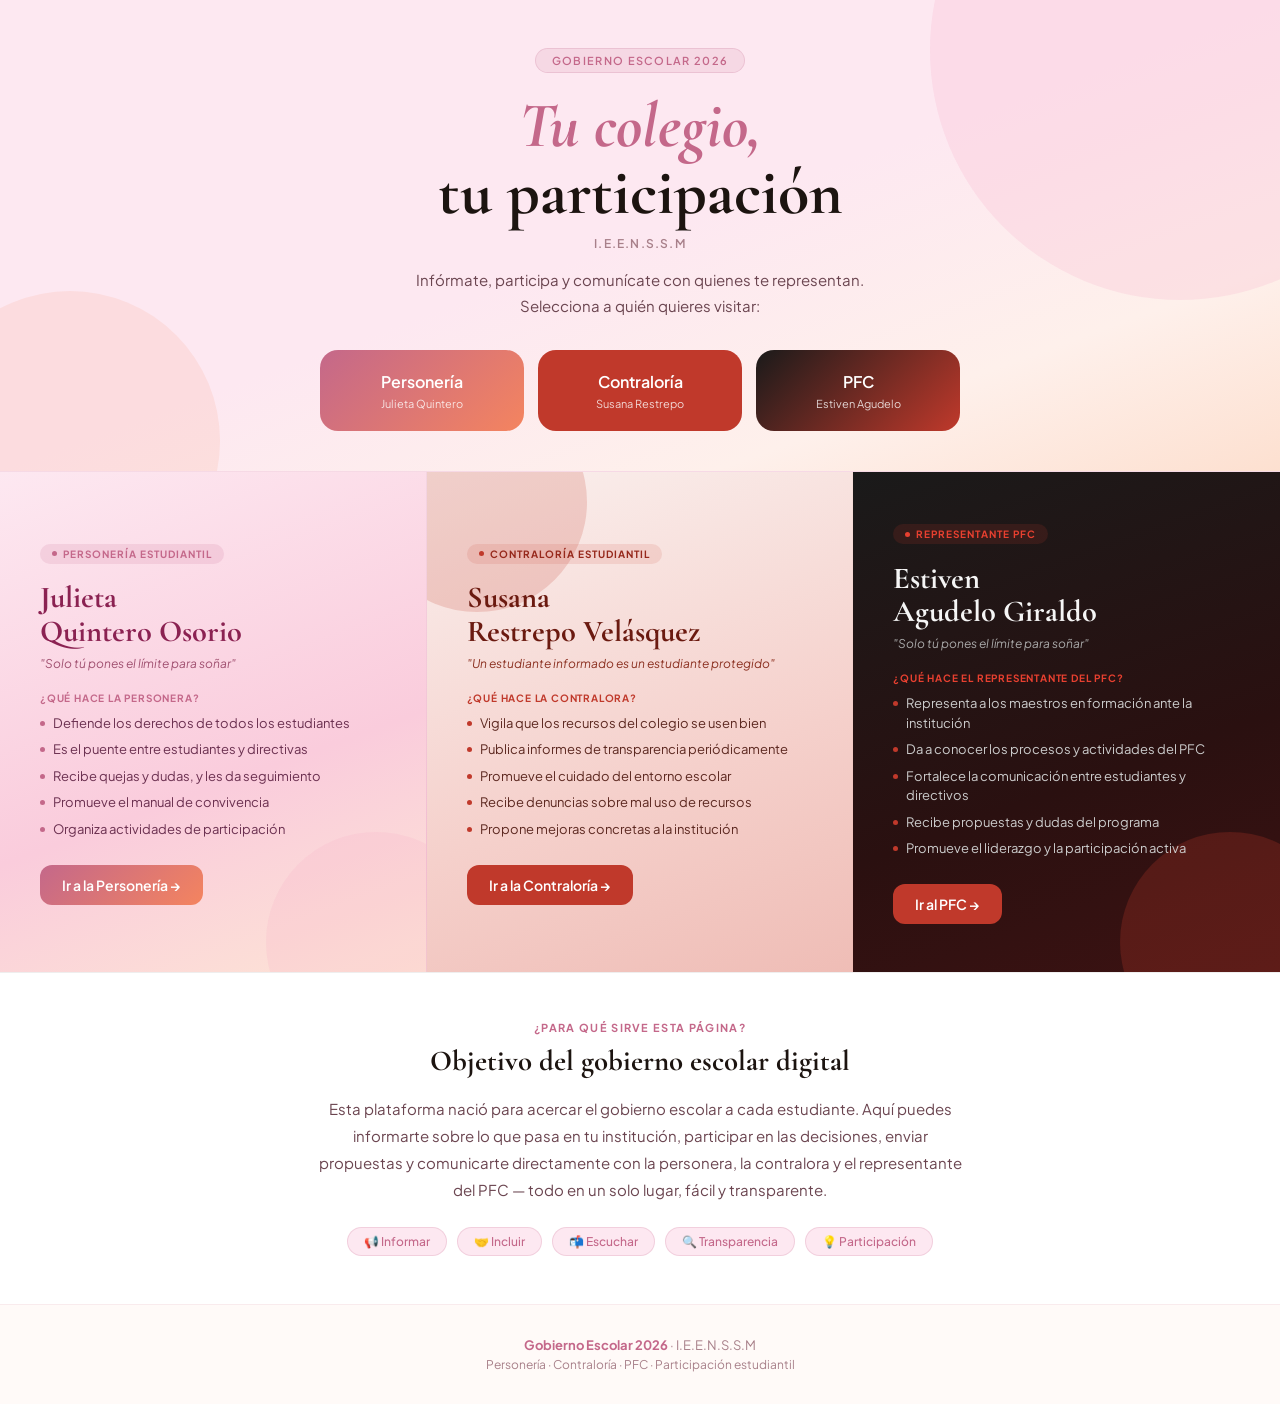
==== site/index.html @ 4a5b8550 "first commit - gobierno escolar" ====
<!DOCTYPE html>
<html lang="es">
<head>
  <meta charset="UTF-8">
  <meta name="viewport" content="width=device-width, initial-scale=1.0">
  <title>Gobierno Escolar 2026 — I.E.E.N.S.S.M</title>
  <link rel="preconnect" href="https://fonts.googleapis.com">
  <link href="https://fonts.googleapis.com/css2?family=Cormorant+Garamond:ital,wght@0,600;0,700;1,600&family=Plus+Jakarta+Sans:wght@400;500;600&display=swap" rel="stylesheet">
  <style>
    *,*::before,*::after{box-sizing:border-box;margin:0;padding:0;}
    html{scroll-behavior:smooth;}
    body{font-family:'Plus Jakarta Sans',sans-serif;background:#FFFAF8;color:#1C1410;min-height:100vh;}
    .hero{padding:3rem 2rem 2.5rem;text-align:center;background:linear-gradient(160deg,#FDE8F1 0%,#FDE8F1 50%,#FEF0EB 78%,#FDE0D0 100%);border-bottom:1px solid rgba(196,104,138,.12);position:relative;overflow:hidden;}
    .hero::before{content:'';position:absolute;width:500px;height:500px;border-radius:50%;background:rgba(242,167,195,.2);top:-200px;right:-150px;pointer-events:none;}
    .hero::after{content:'';position:absolute;width:300px;height:300px;border-radius:50%;background:rgba(244,132,95,.12);bottom:-120px;left:-80px;pointer-events:none;}
    .hero-inner{position:relative;z-index:1;max-width:680px;margin:0 auto;}
    .hero-pill{display:inline-block;font-size:11px;font-weight:600;letter-spacing:.12em;text-transform:uppercase;color:#C4688A;background:rgba(196,104,138,.12);border:1px solid rgba(196,104,138,.2);padding:5px 16px;border-radius:50px;margin-bottom:1.2rem;}
    .hero h1{font-family:'Cormorant Garamond',serif;font-size:clamp(2.4rem,6vw,4rem);font-weight:700;line-height:1.05;color:#1C1410;margin-bottom:.6rem;}
    .hero h1 em{font-style:italic;color:#C4688A;}
    .hero-inst{font-size:12px;font-weight:600;letter-spacing:.1em;text-transform:uppercase;color:#A8808A;margin-bottom:1rem;}
    .hero-objetivo{font-size:15px;color:#6B4550;line-height:1.7;max-width:500px;margin:0 auto 2rem;}
    .cta-row{display:grid;grid-template-columns:1fr 1fr 1fr;gap:14px;max-width:640px;margin:0 auto;}
    .cta-btn{display:flex;flex-direction:column;align-items:center;gap:5px;padding:1.3rem 1rem;border-radius:18px;text-decoration:none;transition:transform .2s,opacity .2s;}
    .cta-btn:hover{transform:translateY(-4px);opacity:.92;}
    .cta-btn-img{width:52px;height:52px;border-radius:50%;object-fit:cover;border:2px solid rgba(255,255,255,.4);}
    .cta-btn-label{font-size:16px;font-weight:600;color:white;}
    .cta-btn-sub{font-size:11px;opacity:.8;font-weight:400;color:white;}
    .cta-per{background:linear-gradient(135deg,#C4688A,#F4845F);}
    .cta-con{background:#C0392B;}
    .cta-pfc{background:linear-gradient(135deg,#1A1A1A,#C0392B);}
    .reps-section{display:grid;grid-template-columns:1fr 1fr 1fr;}
    .rep-panel{padding:3rem 2.5rem;display:flex;flex-direction:column;justify-content:center;position:relative;overflow:hidden;}
    .rep-panel.per{background:linear-gradient(160deg,#FDE8F1 0%,#FACCDC 60%,#FDE4D5 100%);border-right:1px solid rgba(196,104,138,.15);}
    .rep-panel.con{background:linear-gradient(160deg,#FAF0EE 0%,#F5D0CB 60%,#EFBDB6 100%);border-right:1px solid rgba(192,57,43,.1);}
    .rep-panel.pfc{background:linear-gradient(160deg,#1A1A1A 0%,#2A1010 60%,#3D1212 100%);}
    .rep-deco{position:absolute;width:220px;height:220px;border-radius:50%;opacity:.18;pointer-events:none;}
    .per .rep-deco{background:#F2A7C3;bottom:-80px;right:-60px;}
    .con .rep-deco{background:#C0392B;top:-80px;left:-60px;}
    .pfc .rep-deco{background:#C0392B;bottom:-80px;right:-60px;opacity:.25;}
    .rep-content{position:relative;z-index:1;max-width:340px;}
    .rep-tipo{display:inline-flex;align-items:center;gap:6px;font-size:10px;font-weight:700;letter-spacing:.1em;text-transform:uppercase;padding:4px 12px;border-radius:50px;margin-bottom:1.1rem;}
    .per .rep-tipo{background:rgba(196,104,138,.15);color:#C4688A;}
    .con .rep-tipo{background:rgba(192,57,43,.12);color:#96281B;}
    .pfc .rep-tipo{background:rgba(192,57,43,.15);color:#E84030;}
    .rep-tipo-dot{width:5px;height:5px;border-radius:50%;}
    .per .rep-tipo-dot{background:#C4688A;}
    .con .rep-tipo-dot{background:#C0392B;}
    .pfc .rep-tipo-dot{background:#E84030;}
    .rep-nombre{font-family:'Cormorant Garamond',serif;font-size:1.9rem;font-weight:700;line-height:1.1;margin-bottom:.4rem;}
    .per .rep-nombre{color:#8B2252;}
    .con .rep-nombre{color:#6B1A10;}
    .pfc .rep-nombre{color:#F5F5F5;}
    .rep-slogan{font-size:12px;font-style:italic;margin-bottom:1.2rem;line-height:1.5;}
    .per .rep-slogan{color:#A05070;}
    .con .rep-slogan{color:#8B3020;}
    .pfc .rep-slogan{color:#AAAAAA;}
    .rep-rol-titulo{font-size:10px;font-weight:700;letter-spacing:.08em;text-transform:uppercase;margin-bottom:10px;}
    .per .rep-rol-titulo{color:#C4688A;}
    .con .rep-rol-titulo{color:#C0392B;}
    .pfc .rep-rol-titulo{color:#E84030;}
    .rep-funciones{list-style:none;display:flex;flex-direction:column;gap:7px;margin-bottom:1.6rem;}
    .rep-funciones li{font-size:13px;display:flex;align-items:flex-start;gap:8px;line-height:1.5;}
    .rep-funciones li::before{content:'';width:5px;height:5px;border-radius:50%;flex-shrink:0;margin-top:7px;}
    .per .rep-funciones li{color:#6B3050;}
    .per .rep-funciones li::before{background:#C4688A;}
    .con .rep-funciones li{color:#5C2820;}
    .con .rep-funciones li::before{background:#C0392B;}
    .pfc .rep-funciones li{color:#CCCCCC;}
    .pfc .rep-funciones li::before{background:#C0392B;}
    .rep-btn{display:inline-flex;align-items:center;gap:8px;font-size:14px;font-weight:600;font-family:'Plus Jakarta Sans',sans-serif;padding:11px 22px;border-radius:12px;text-decoration:none;width:fit-content;transition:transform .2s,opacity .2s;}
    .rep-btn:hover{transform:translateY(-2px);opacity:.88;}
    .per .rep-btn{background:linear-gradient(135deg,#C4688A,#F4845F);color:white;}
    .con .rep-btn{background:#C0392B;color:white;}
    .pfc .rep-btn{background:#C0392B;color:white;}
    .objetivo-section{padding:3rem 2rem;background:white;border-top:1px solid rgba(28,20,16,.07);text-align:center;}
    .objetivo-inner{max-width:660px;margin:0 auto;}
    .objetivo-eyebrow{font-size:11px;font-weight:700;letter-spacing:.12em;text-transform:uppercase;color:#C4688A;margin-bottom:10px;}
    .objetivo-inner h2{font-family:'Cormorant Garamond',serif;font-size:1.8rem;font-weight:700;margin-bottom:1rem;color:#1C1410;line-height:1.2;}
    .objetivo-inner p{font-size:15px;color:#6B4550;line-height:1.8;margin-bottom:1.5rem;}
    .objetivo-pills{display:flex;gap:10px;justify-content:center;flex-wrap:wrap;}
    .objetivo-pill{font-size:12px;font-weight:500;padding:6px 16px;border-radius:50px;background:#FDE8F1;color:#C4688A;border:1px solid rgba(196,104,138,.2);}
    footer{text-align:center;padding:2rem;font-size:13px;color:#A8808A;background:#FFFAF8;border-top:1px solid rgba(196,104,138,.1);}
    footer strong{color:#C4688A;}
    @media(max-width:768px){
      .cta-row{grid-template-columns:1fr;max-width:300px;}
      .reps-section{grid-template-columns:1fr;}
      .rep-panel.per,.rep-panel.con{border-right:none;border-bottom:1px solid rgba(196,104,138,.15);}
      .rep-panel{padding:2.5rem 1.5rem;}
      .rep-content{max-width:100%;}
    }
  </style>
</head>
<body>

<header class="hero">
  <div class="hero-inner">
    <span class="hero-pill" id="secret-admin-btn" style="cursor:pointer; user-select:none;">Gobierno Escolar 2026</span>
    <h1><em>Tu colegio,</em><br>tu participación</h1>
    <p class="hero-inst">I.E.E.N.S.S.M</p>
    <p class="hero-objetivo">Infórmate, participa y comunícate con quienes te representan. Selecciona a quién quieres visitar:</p>
    <div class="cta-row">
      <a href="personeria/index.html" class="cta-btn cta-per">
        <img src="assets/images/logo-per.png" alt="Personería" class="cta-btn-img" onerror="this.style.display='none'">
        <span class="cta-btn-label">Personería</span>
        <span class="cta-btn-sub">Julieta Quintero</span>
      </a>
      <a href="contraloria/index.html" class="cta-btn cta-con">
        <img src="assets/images/logo-cont.png" alt="Contraloría" class="cta-btn-img" onerror="this.style.display='none'">
        <span class="cta-btn-label">Contraloría</span>
        <span class="cta-btn-sub">Susana Restrepo</span>
      </a>
      <a href="pfc/index.html" class="cta-btn cta-pfc">
        <img src="assets/images/logo-pfc.png" alt="PFC" class="cta-btn-img" onerror="this.style.display='none'">
        <span class="cta-btn-label">PFC</span>
        <span class="cta-btn-sub">Estiven Agudelo</span>
      </a>
    </div>
  </div>
</header>

<section class="reps-section">
  <div class="rep-panel per">
    <div class="rep-deco"></div>
    <div class="rep-content">
      <img src="assets/images/logo-per.png" style="width:64px;height:64px;border-radius:50%;object-fit:cover;margin-bottom:1rem;border:3px solid rgba(196,104,138,.2);" onerror="this.style.display='none'">
      <span class="rep-tipo"><span class="rep-tipo-dot"></span>Personería estudiantil</span>
      <div class="rep-nombre">Julieta<br>Quintero Osorio</div>
      <div class="rep-slogan">"Solo tú pones el límite para soñar"</div>
      <div class="rep-rol-titulo">¿Qué hace la personera?</div>
      <ul class="rep-funciones">
        <li>Defiende los derechos de todos los estudiantes</li>
        <li>Es el puente entre estudiantes y directivas</li>
        <li>Recibe quejas y dudas, y les da seguimiento</li>
        <li>Promueve el manual de convivencia</li>
        <li>Organiza actividades de participación</li>
      </ul>
      <a href="personeria/index.html" class="rep-btn">Ir a la Personería →</a>
    </div>
  </div>
  <div class="rep-panel con">
    <div class="rep-deco"></div>
    <div class="rep-content">
      <img src="assets/images/logo-cont.png" style="width:64px;height:64px;border-radius:50%;object-fit:cover;margin-bottom:1rem;border:3px solid rgba(192,57,43,.2);" onerror="this.style.display='none'">
      <span class="rep-tipo"><span class="rep-tipo-dot"></span>Contraloría estudiantil</span>
      <div class="rep-nombre">Susana<br>Restrepo Velásquez</div>
      <div class="rep-slogan">"Un estudiante informado es un estudiante protegido"</div>
      <div class="rep-rol-titulo">¿Qué hace la contralora?</div>
      <ul class="rep-funciones">
        <li>Vigila que los recursos del colegio se usen bien</li>
        <li>Publica informes de transparencia periódicamente</li>
        <li>Promueve el cuidado del entorno escolar</li>
        <li>Recibe denuncias sobre mal uso de recursos</li>
        <li>Propone mejoras concretas a la institución</li>
      </ul>
      <a href="contraloria/index.html" class="rep-btn">Ir a la Contraloría →</a>
    </div>
  </div>
  <div class="rep-panel pfc">
    <div class="rep-deco"></div>
    <div class="rep-content">
      <img src="assets/images/logo-pfc.png" style="width:64px;height:64px;border-radius:50%;object-fit:cover;margin-bottom:1rem;border:3px solid rgba(192,57,43,.25);" onerror="this.style.display='none'">
      <span class="rep-tipo"><span class="rep-tipo-dot"></span>Representante PFC</span>
      <div class="rep-nombre">Estiven<br>Agudelo Giraldo</div>
      <div class="rep-slogan">"Solo tú pones el límite para soñar"</div>
      <div class="rep-rol-titulo">¿Qué hace el representante del PFC?</div>
      <ul class="rep-funciones">
        <li>Representa a los maestros en formación ante la institución</li>
        <li>Da a conocer los procesos y actividades del PFC</li>
        <li>Fortalece la comunicación entre estudiantes y directivos</li>
        <li>Recibe propuestas y dudas del programa</li>
        <li>Promueve el liderazgo y la participación activa</li>
      </ul>
      <a href="pfc/index.html" class="rep-btn">Ir al PFC →</a>
    </div>
  </div>
</section>

<section class="objetivo-section">
  <div class="objetivo-inner">
    <div class="objetivo-eyebrow">¿Para qué sirve esta página?</div>
    <h2>Objetivo del gobierno escolar digital</h2>
    <p>Esta plataforma nació para acercar el gobierno escolar a cada estudiante. Aquí puedes informarte sobre lo que pasa en tu institución, participar en las decisiones, enviar propuestas y comunicarte directamente con la personera, la contralora y el representante del PFC — todo en un solo lugar, fácil y transparente.</p>
    <div class="objetivo-pills">
      <span class="objetivo-pill">📢 Informar</span>
      <span class="objetivo-pill">🤝 Incluir</span>
      <span class="objetivo-pill">📬 Escuchar</span>
      <span class="objetivo-pill">🔍 Transparencia</span>
      <span class="objetivo-pill">💡 Participación</span>
    </div>
  </div>
</section>

<footer>
  <strong>Gobierno Escolar 2026</strong> · I.E.E.N.S.S.M<br>
  <span style="margin-top:4px;display:block;font-size:12px;">Personería · Contraloría · PFC · Participación estudiantil</span>
</footer>

<script>
  let tapCount = 0;
  let tapTimer;
  const secretBtn = document.getElementById('secret-admin-btn');
  if (secretBtn) {
    secretBtn.addEventListener('click', () => {
      tapCount++;
      clearTimeout(tapTimer);
      if (tapCount >= 7) {
        window.location.href = 'admin/index.html';
      }
      // Reset if no clicks for 1.5 seconds
      tapTimer = setTimeout(() => { tapCount = 0; }, 1500);
    });
  }
</script>

</body>
</html>
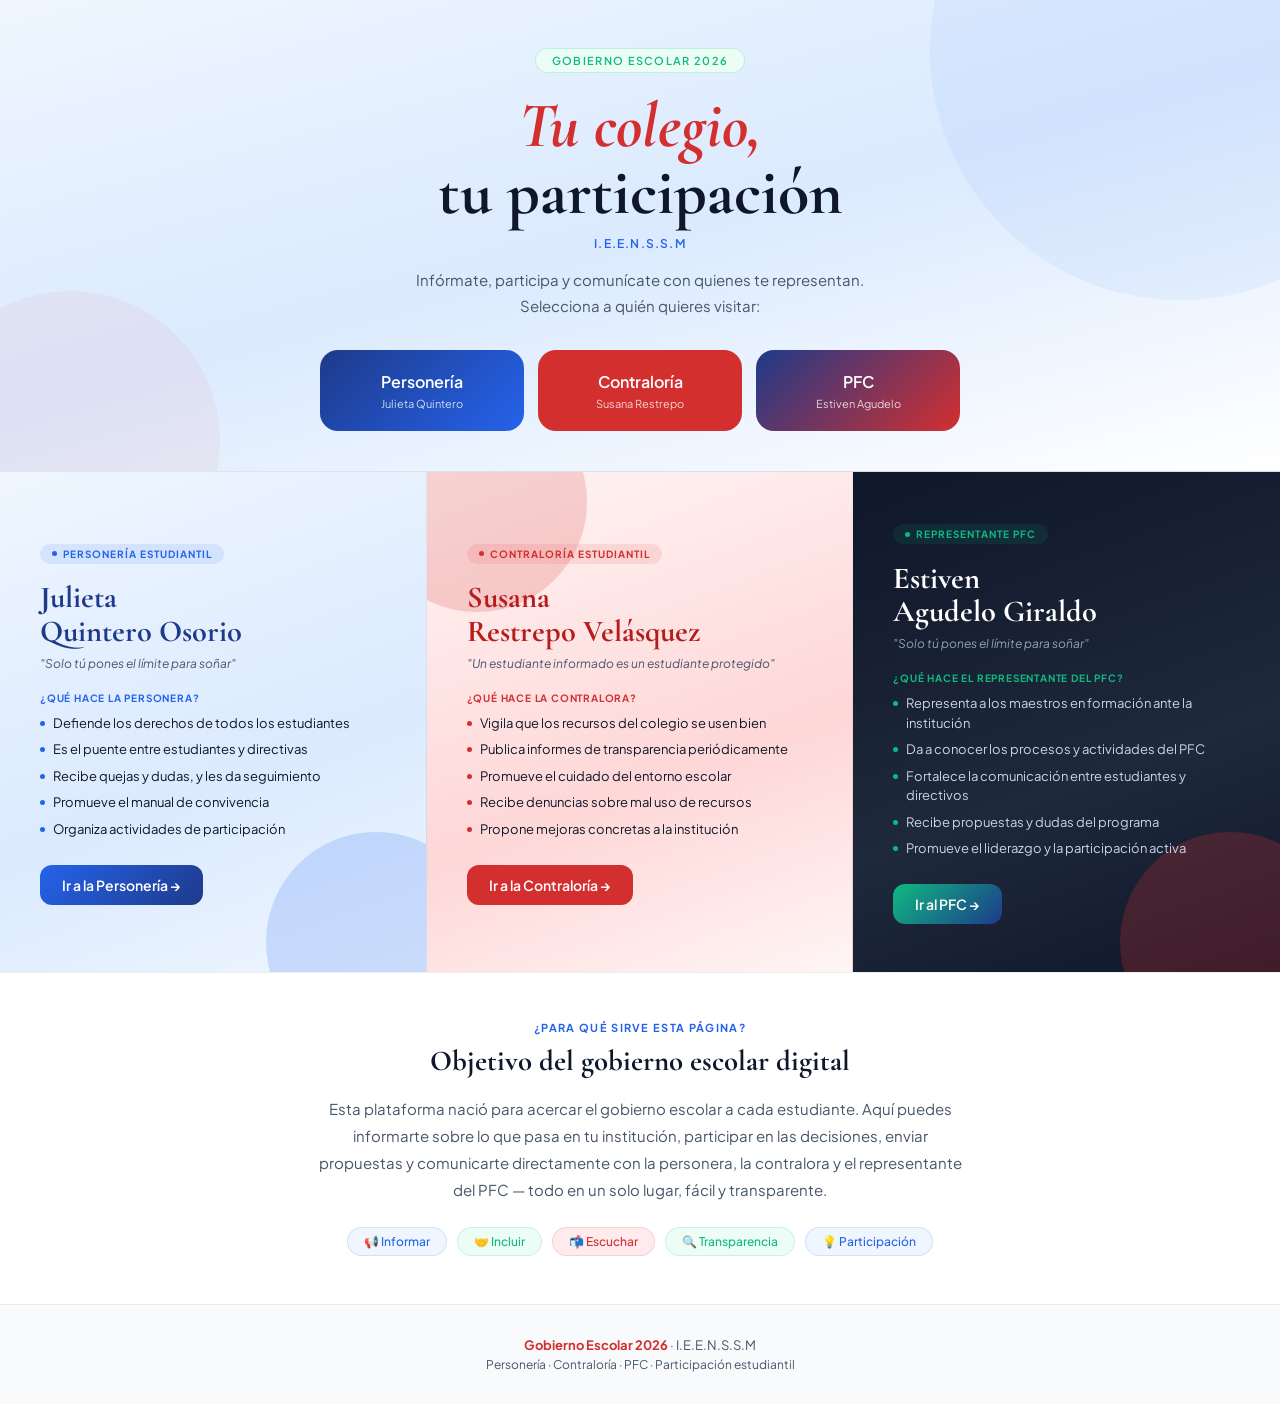
==== commit 2cdfb2c3: "Redesign landing page color palette to use red, shades of blue, white, and accents of green" ====
--- a/site/index.html
+++ b/site/index.html
@@ -7,84 +7,102 @@
   <link rel="preconnect" href="https://fonts.googleapis.com">
   <link href="https://fonts.googleapis.com/css2?family=Cormorant+Garamond:ital,wght@0,600;0,700;1,600&family=Plus+Jakarta+Sans:wght@400;500;600&display=swap" rel="stylesheet">
   <style>
+    :root {
+      --bg: #F8FAFC;
+      --text: #0F172A;
+      --text-muted: #475569;
+      --white: #FFFFFF;
+      --red: #D32F2F;
+      --red-hover: #B71C1C;
+      --red-light: #FFEBEE;
+      --blue-dark: #1E3A8A;
+      --blue-mid: #2563EB;
+      --blue-light: #EFF6FF;
+      --green: #10B981;
+      --green-light: #ECFDF5;
+      --border: rgba(30, 41, 59, 0.08);
+    }
+
     *,*::before,*::after{box-sizing:border-box;margin:0;padding:0;}
     html{scroll-behavior:smooth;}
-    body{font-family:'Plus Jakarta Sans',sans-serif;background:#FFFAF8;color:#1C1410;min-height:100vh;}
-    .hero{padding:3rem 2rem 2.5rem;text-align:center;background:linear-gradient(160deg,#FDE8F1 0%,#FDE8F1 50%,#FEF0EB 78%,#FDE0D0 100%);border-bottom:1px solid rgba(196,104,138,.12);position:relative;overflow:hidden;}
-    .hero::before{content:'';position:absolute;width:500px;height:500px;border-radius:50%;background:rgba(242,167,195,.2);top:-200px;right:-150px;pointer-events:none;}
-    .hero::after{content:'';position:absolute;width:300px;height:300px;border-radius:50%;background:rgba(244,132,95,.12);bottom:-120px;left:-80px;pointer-events:none;}
+    body{font-family:'Plus Jakarta Sans',sans-serif;background:var(--bg);color:var(--text);min-height:100vh;}
+    .hero{padding:3rem 2rem 2.5rem;text-align:center;background:linear-gradient(165deg,#EFF6FF 0%,#DBEAFE 50%,#FFFFFF 100%);border-bottom:1px solid var(--border);position:relative;overflow:hidden;}
+    .hero::before{content:'';position:absolute;width:500px;height:500px;border-radius:50%;background:rgba(37,99,235,.06);top:-200px;right:-150px;pointer-events:none;}
+    .hero::after{content:'';position:absolute;width:300px;height:300px;border-radius:50%;background:rgba(211,47,47,.05);bottom:-120px;left:-80px;pointer-events:none;}
     .hero-inner{position:relative;z-index:1;max-width:680px;margin:0 auto;}
-    .hero-pill{display:inline-block;font-size:11px;font-weight:600;letter-spacing:.12em;text-transform:uppercase;color:#C4688A;background:rgba(196,104,138,.12);border:1px solid rgba(196,104,138,.2);padding:5px 16px;border-radius:50px;margin-bottom:1.2rem;}
-    .hero h1{font-family:'Cormorant Garamond',serif;font-size:clamp(2.4rem,6vw,4rem);font-weight:700;line-height:1.05;color:#1C1410;margin-bottom:.6rem;}
-    .hero h1 em{font-style:italic;color:#C4688A;}
-    .hero-inst{font-size:12px;font-weight:600;letter-spacing:.1em;text-transform:uppercase;color:#A8808A;margin-bottom:1rem;}
-    .hero-objetivo{font-size:15px;color:#6B4550;line-height:1.7;max-width:500px;margin:0 auto 2rem;}
+    .hero-pill{display:inline-block;font-size:11px;font-weight:600;letter-spacing:.12em;text-transform:uppercase;color:var(--green);background:var(--green-light);border:1px solid rgba(16,185,129,0.2);padding:5px 16px;border-radius:50px;margin-bottom:1.2rem;}
+    .hero h1{font-family:'Cormorant Garamond',serif;font-size:clamp(2.4rem,6vw,4rem);font-weight:700;line-height:1.05;color:var(--text);margin-bottom:.6rem;}
+    .hero h1 em{font-style:italic;color:var(--red);}
+    .hero-inst{font-size:12px;font-weight:600;letter-spacing:.1em;text-transform:uppercase;color:var(--blue-mid);margin-bottom:1rem;}
+    .hero-objetivo{font-size:15px;color:var(--text-muted);line-height:1.7;max-width:500px;margin:0 auto 2rem;}
     .cta-row{display:grid;grid-template-columns:1fr 1fr 1fr;gap:14px;max-width:640px;margin:0 auto;}
     .cta-btn{display:flex;flex-direction:column;align-items:center;gap:5px;padding:1.3rem 1rem;border-radius:18px;text-decoration:none;transition:transform .2s,opacity .2s;}
     .cta-btn:hover{transform:translateY(-4px);opacity:.92;}
     .cta-btn-img{width:52px;height:52px;border-radius:50%;object-fit:cover;border:2px solid rgba(255,255,255,.4);}
     .cta-btn-label{font-size:16px;font-weight:600;color:white;}
     .cta-btn-sub{font-size:11px;opacity:.8;font-weight:400;color:white;}
-    .cta-per{background:linear-gradient(135deg,#C4688A,#F4845F);}
-    .cta-con{background:#C0392B;}
-    .cta-pfc{background:linear-gradient(135deg,#1A1A1A,#C0392B);}
+    .cta-per{background:linear-gradient(135deg,var(--blue-dark),var(--blue-mid));}
+    .cta-con{background:var(--red);}
+    .cta-pfc{background:linear-gradient(135deg,var(--blue-dark),var(--red));}
     .reps-section{display:grid;grid-template-columns:1fr 1fr 1fr;}
     .rep-panel{padding:3rem 2.5rem;display:flex;flex-direction:column;justify-content:center;position:relative;overflow:hidden;}
-    .rep-panel.per{background:linear-gradient(160deg,#FDE8F1 0%,#FACCDC 60%,#FDE4D5 100%);border-right:1px solid rgba(196,104,138,.15);}
-    .rep-panel.con{background:linear-gradient(160deg,#FAF0EE 0%,#F5D0CB 60%,#EFBDB6 100%);border-right:1px solid rgba(192,57,43,.1);}
-    .rep-panel.pfc{background:linear-gradient(160deg,#1A1A1A 0%,#2A1010 60%,#3D1212 100%);}
+    .rep-panel.per{background:linear-gradient(160deg,#EFF6FF 0%,#DBEAFE 60%,#EFF6FF 100%);border-right:1px solid var(--border);}
+    .rep-panel.con{background:linear-gradient(160deg,#FFF5F5 0%,#FED7D7 60%,#FFF5F5 100%);border-right:1px solid var(--border);}
+    .rep-panel.pfc{background:linear-gradient(160deg,#0F172A 0%,#1E293B 60%,#0F172A 100%);}
     .rep-deco{position:absolute;width:220px;height:220px;border-radius:50%;opacity:.18;pointer-events:none;}
-    .per .rep-deco{background:#F2A7C3;bottom:-80px;right:-60px;}
-    .con .rep-deco{background:#C0392B;top:-80px;left:-60px;}
-    .pfc .rep-deco{background:#C0392B;bottom:-80px;right:-60px;opacity:.25;}
+    .per .rep-deco{background:var(--blue-mid);bottom:-80px;right:-60px;}
+    .con .rep-deco{background:var(--red);top:-80px;left:-60px;}
+    .pfc .rep-deco{background:var(--red);bottom:-80px;right:-60px;opacity:.25;}
     .rep-content{position:relative;z-index:1;max-width:340px;}
     .rep-tipo{display:inline-flex;align-items:center;gap:6px;font-size:10px;font-weight:700;letter-spacing:.1em;text-transform:uppercase;padding:4px 12px;border-radius:50px;margin-bottom:1.1rem;}
-    .per .rep-tipo{background:rgba(196,104,138,.15);color:#C4688A;}
-    .con .rep-tipo{background:rgba(192,57,43,.12);color:#96281B;}
-    .pfc .rep-tipo{background:rgba(192,57,43,.15);color:#E84030;}
+    .per .rep-tipo{background:rgba(37,99,235,0.1);color:var(--blue-mid);}
+    .con .rep-tipo{background:rgba(211,47,47,0.1);color:var(--red);}
+    .pfc .rep-tipo{background:rgba(16,185,129,0.1);color:var(--green);}
     .rep-tipo-dot{width:5px;height:5px;border-radius:50%;}
-    .per .rep-tipo-dot{background:#C4688A;}
-    .con .rep-tipo-dot{background:#C0392B;}
-    .pfc .rep-tipo-dot{background:#E84030;}
+    .per .rep-tipo-dot{background:var(--blue-mid);}
+    .con .rep-tipo-dot{background:var(--red);}
+    .pfc .rep-tipo-dot{background:var(--green);}
     .rep-nombre{font-family:'Cormorant Garamond',serif;font-size:1.9rem;font-weight:700;line-height:1.1;margin-bottom:.4rem;}
-    .per .rep-nombre{color:#8B2252;}
-    .con .rep-nombre{color:#6B1A10;}
-    .pfc .rep-nombre{color:#F5F5F5;}
+    .per .rep-nombre{color:var(--blue-dark);}
+    .con .rep-nombre{color:var(--red-hover);}
+    .pfc .rep-nombre{color:var(--white);}
     .rep-slogan{font-size:12px;font-style:italic;margin-bottom:1.2rem;line-height:1.5;}
-    .per .rep-slogan{color:#A05070;}
-    .con .rep-slogan{color:#8B3020;}
-    .pfc .rep-slogan{color:#AAAAAA;}
+    .per .rep-slogan{color:var(--text-muted);}
+    .con .rep-slogan{color:var(--text-muted);}
+    .pfc .rep-slogan{color:#94A3B8;}
     .rep-rol-titulo{font-size:10px;font-weight:700;letter-spacing:.08em;text-transform:uppercase;margin-bottom:10px;}
-    .per .rep-rol-titulo{color:#C4688A;}
-    .con .rep-rol-titulo{color:#C0392B;}
-    .pfc .rep-rol-titulo{color:#E84030;}
+    .per .rep-rol-titulo{color:var(--blue-mid);}
+    .con .rep-rol-titulo{color:var(--red);}
+    .pfc .rep-rol-titulo{color:var(--green);}
     .rep-funciones{list-style:none;display:flex;flex-direction:column;gap:7px;margin-bottom:1.6rem;}
     .rep-funciones li{font-size:13px;display:flex;align-items:flex-start;gap:8px;line-height:1.5;}
     .rep-funciones li::before{content:'';width:5px;height:5px;border-radius:50%;flex-shrink:0;margin-top:7px;}
-    .per .rep-funciones li{color:#6B3050;}
-    .per .rep-funciones li::before{background:#C4688A;}
-    .con .rep-funciones li{color:#5C2820;}
-    .con .rep-funciones li::before{background:#C0392B;}
-    .pfc .rep-funciones li{color:#CCCCCC;}
-    .pfc .rep-funciones li::before{background:#C0392B;}
+    .per .rep-funciones li{color:var(--text);}
+    .per .rep-funciones li::before{background:var(--blue-mid);}
+    .con .rep-funciones li{color:var(--text);}
+    .con .rep-funciones li::before{background:var(--red);}
+    .pfc .rep-funciones li{color:#CBD5E1;}
+    .pfc .rep-funciones li::before{background:var(--green);}
     .rep-btn{display:inline-flex;align-items:center;gap:8px;font-size:14px;font-weight:600;font-family:'Plus Jakarta Sans',sans-serif;padding:11px 22px;border-radius:12px;text-decoration:none;width:fit-content;transition:transform .2s,opacity .2s;}
     .rep-btn:hover{transform:translateY(-2px);opacity:.88;}
-    .per .rep-btn{background:linear-gradient(135deg,#C4688A,#F4845F);color:white;}
-    .con .rep-btn{background:#C0392B;color:white;}
-    .pfc .rep-btn{background:#C0392B;color:white;}
-    .objetivo-section{padding:3rem 2rem;background:white;border-top:1px solid rgba(28,20,16,.07);text-align:center;}
+    .per .rep-btn{background:linear-gradient(135deg,var(--blue-mid),var(--blue-dark));color:white;}
+    .con .rep-btn{background:var(--red);color:white;}
+    .pfc .rep-btn{background:linear-gradient(135deg,var(--green),var(--blue-dark));color:white;}
+    .objetivo-section{padding:3rem 2rem;background:var(--white);border-top:1px solid var(--border);text-align:center;}
     .objetivo-inner{max-width:660px;margin:0 auto;}
-    .objetivo-eyebrow{font-size:11px;font-weight:700;letter-spacing:.12em;text-transform:uppercase;color:#C4688A;margin-bottom:10px;}
-    .objetivo-inner h2{font-family:'Cormorant Garamond',serif;font-size:1.8rem;font-weight:700;margin-bottom:1rem;color:#1C1410;line-height:1.2;}
-    .objetivo-inner p{font-size:15px;color:#6B4550;line-height:1.8;margin-bottom:1.5rem;}
+    .objetivo-eyebrow{font-size:11px;font-weight:700;letter-spacing:.12em;text-transform:uppercase;color:var(--blue-mid);margin-bottom:10px;}
+    .objetivo-inner h2{font-family:'Cormorant Garamond',serif;font-size:1.8rem;font-weight:700;margin-bottom:1rem;color:var(--text);line-height:1.2;}
+    .objetivo-inner p{font-size:15px;color:var(--text-muted);line-height:1.8;margin-bottom:1.5rem;}
     .objetivo-pills{display:flex;gap:10px;justify-content:center;flex-wrap:wrap;}
-    .objetivo-pill{font-size:12px;font-weight:500;padding:6px 16px;border-radius:50px;background:#FDE8F1;color:#C4688A;border:1px solid rgba(196,104,138,.2);}
-    footer{text-align:center;padding:2rem;font-size:13px;color:#A8808A;background:#FFFAF8;border-top:1px solid rgba(196,104,138,.1);}
-    footer strong{color:#C4688A;}
+    .objetivo-pill{font-size:12px;font-weight:500;padding:6px 16px;border-radius:50px;background:var(--blue-light);color:var(--blue-mid);border:1px solid rgba(37,99,235,0.15);}
+    .objetivo-pill:nth-child(even) {background:var(--green-light);color:var(--green);border:1px solid rgba(16,185,129,0.15);}
+    .objetivo-pill:nth-child(3n) {background:var(--red-light);color:var(--red);border:1px solid rgba(211, 47, 47, 0.15);}
+    footer{text-align:center;padding:2rem;font-size:13px;color:var(--text-muted);background:var(--bg);border-top:1px solid var(--border);}
+    footer strong{color:var(--red);}
     @media(max-width:768px){
       .cta-row{grid-template-columns:1fr;max-width:300px;}
       .reps-section{grid-template-columns:1fr;}
-      .rep-panel.per,.rep-panel.con{border-right:none;border-bottom:1px solid rgba(196,104,138,.15);}
+      .rep-panel.per,.rep-panel.con{border-right:none;border-bottom:1px solid var(--border);}
       .rep-panel{padding:2.5rem 1.5rem;}
       .rep-content{max-width:100%;}
     }
@@ -99,17 +117,17 @@
     <p class="hero-inst">I.E.E.N.S.S.M</p>
     <p class="hero-objetivo">Infórmate, participa y comunícate con quienes te representan. Selecciona a quién quieres visitar:</p>
     <div class="cta-row">
-      <a href="personeria/index.html" class="cta-btn cta-per">
+      <a href="personeria/" class="cta-btn cta-per">
         <img src="assets/images/logo-per.png" alt="Personería" class="cta-btn-img" onerror="this.style.display='none'">
         <span class="cta-btn-label">Personería</span>
         <span class="cta-btn-sub">Julieta Quintero</span>
       </a>
-      <a href="contraloria/index.html" class="cta-btn cta-con">
+      <a href="contraloria/" class="cta-btn cta-con">
         <img src="assets/images/logo-cont.png" alt="Contraloría" class="cta-btn-img" onerror="this.style.display='none'">
         <span class="cta-btn-label">Contraloría</span>
         <span class="cta-btn-sub">Susana Restrepo</span>
       </a>
-      <a href="pfc/index.html" class="cta-btn cta-pfc">
+      <a href="pfc/" class="cta-btn cta-pfc">
         <img src="assets/images/logo-pfc.png" alt="PFC" class="cta-btn-img" onerror="this.style.display='none'">
         <span class="cta-btn-label">PFC</span>
         <span class="cta-btn-sub">Estiven Agudelo</span>
@@ -134,7 +152,7 @@
         <li>Promueve el manual de convivencia</li>
         <li>Organiza actividades de participación</li>
       </ul>
-      <a href="personeria/index.html" class="rep-btn">Ir a la Personería →</a>
+      <a href="personeria/" class="rep-btn">Ir a la Personería →</a>
     </div>
   </div>
   <div class="rep-panel con">
@@ -152,7 +170,7 @@
         <li>Recibe denuncias sobre mal uso de recursos</li>
         <li>Propone mejoras concretas a la institución</li>
       </ul>
-      <a href="contraloria/index.html" class="rep-btn">Ir a la Contraloría →</a>
+      <a href="contraloria/" class="rep-btn">Ir a la Contraloría →</a>
     </div>
   </div>
   <div class="rep-panel pfc">
@@ -170,7 +188,7 @@
         <li>Recibe propuestas y dudas del programa</li>
         <li>Promueve el liderazgo y la participación activa</li>
       </ul>
-      <a href="pfc/index.html" class="rep-btn">Ir al PFC →</a>
+      <a href="pfc/" class="rep-btn">Ir al PFC →</a>
     </div>
   </div>
 </section>
@@ -204,7 +222,7 @@
       tapCount++;
       clearTimeout(tapTimer);
       if (tapCount >= 7) {
-        window.location.href = 'admin/index.html';
+        window.location.href = 'admin/';
       }
       // Reset if no clicks for 1.5 seconds
       tapTimer = setTimeout(() => { tapCount = 0; }, 1500);
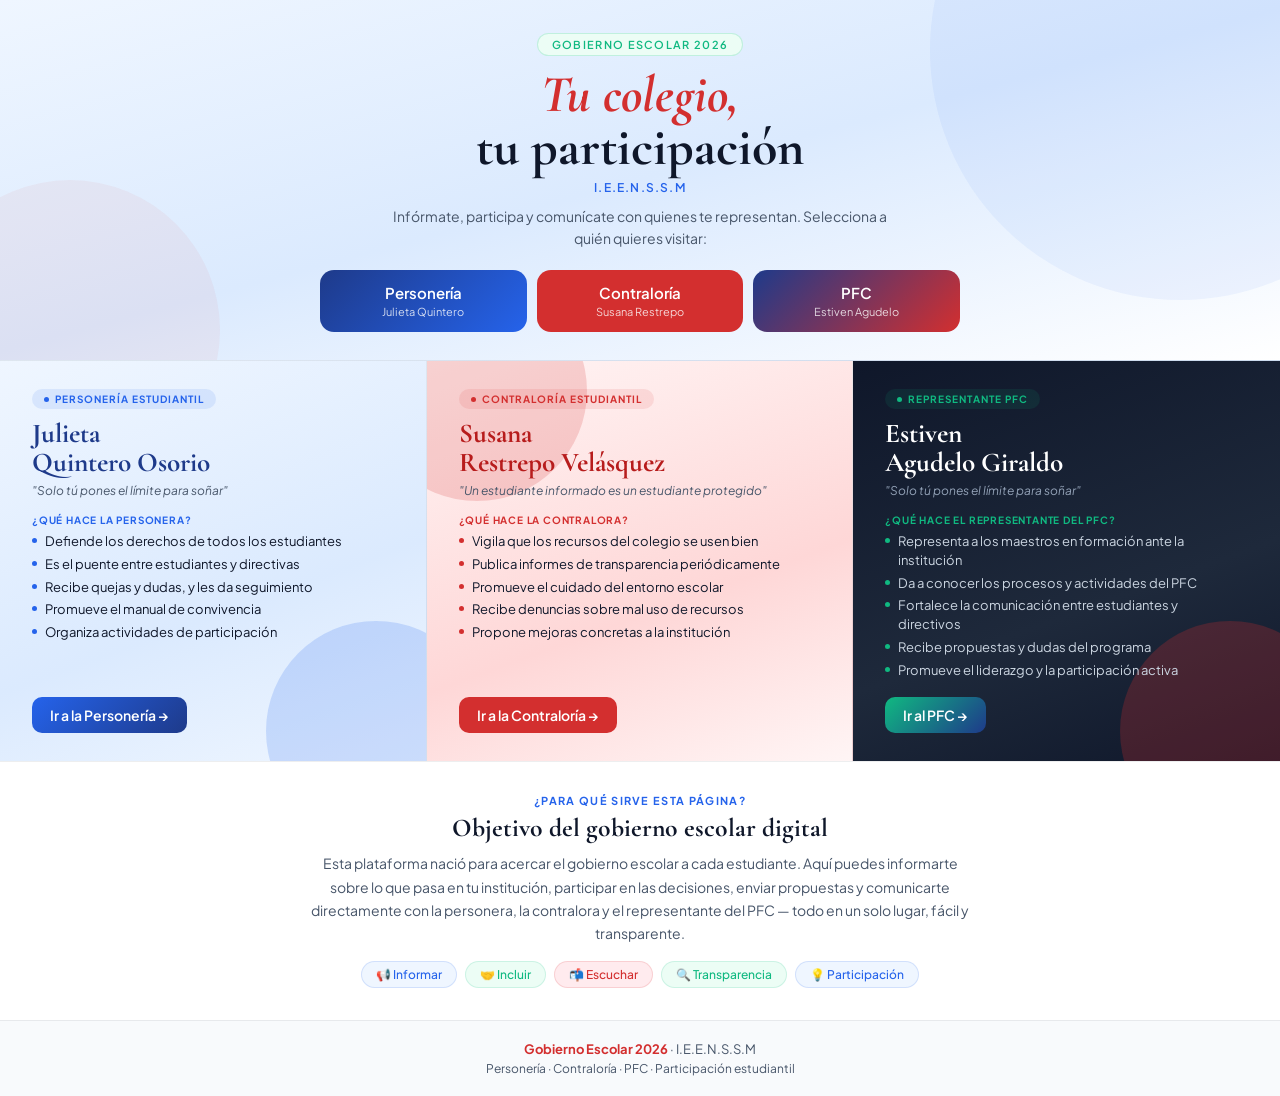
==== commit a288c827: "Inicio mas compacto y parejo: paneles alineados por filas (subgrid), menos aire Co-Authored-By: Clau" ====
--- a/site/index.html
+++ b/site/index.html
@@ -26,26 +26,26 @@
     *,*::before,*::after{box-sizing:border-box;margin:0;padding:0;}
     html{scroll-behavior:smooth;}
     body{font-family:'Plus Jakarta Sans',sans-serif;background:var(--bg);color:var(--text);min-height:100vh;}
-    .hero{padding:3rem 2rem 2.5rem;text-align:center;background:linear-gradient(165deg,#EFF6FF 0%,#DBEAFE 50%,#FFFFFF 100%);border-bottom:1px solid var(--border);position:relative;overflow:hidden;}
+    .hero{padding:2rem 1.5rem 1.75rem;text-align:center;background:linear-gradient(165deg,#EFF6FF 0%,#DBEAFE 50%,#FFFFFF 100%);border-bottom:1px solid var(--border);position:relative;overflow:hidden;}
     .hero::before{content:'';position:absolute;width:500px;height:500px;border-radius:50%;background:rgba(37,99,235,.06);top:-200px;right:-150px;pointer-events:none;}
     .hero::after{content:'';position:absolute;width:300px;height:300px;border-radius:50%;background:rgba(211,47,47,.05);bottom:-120px;left:-80px;pointer-events:none;}
     .hero-inner{position:relative;z-index:1;max-width:680px;margin:0 auto;}
-    .hero-pill{display:inline-block;font-size:11px;font-weight:600;letter-spacing:.12em;text-transform:uppercase;color:var(--green);background:var(--green-light);border:1px solid rgba(16,185,129,0.2);padding:5px 16px;border-radius:50px;margin-bottom:1.2rem;}
-    .hero h1{font-family:'Cormorant Garamond',serif;font-size:clamp(2.4rem,6vw,4rem);font-weight:700;line-height:1.05;color:var(--text);margin-bottom:.6rem;}
+    .hero-pill{display:inline-block;font-size:11px;font-weight:600;letter-spacing:.12em;text-transform:uppercase;color:var(--green);background:var(--green-light);border:1px solid rgba(16,185,129,0.2);padding:4px 14px;border-radius:50px;margin-bottom:.75rem;}
+    .hero h1{font-family:'Cormorant Garamond',serif;font-size:clamp(2.2rem,5vw,3.25rem);font-weight:700;line-height:1.02;color:var(--text);margin-bottom:.4rem;}
     .hero h1 em{font-style:italic;color:var(--red);}
-    .hero-inst{font-size:12px;font-weight:600;letter-spacing:.1em;text-transform:uppercase;color:var(--blue-mid);margin-bottom:1rem;}
-    .hero-objetivo{font-size:15px;color:var(--text-muted);line-height:1.7;max-width:500px;margin:0 auto 2rem;}
-    .cta-row{display:grid;grid-template-columns:1fr 1fr 1fr;gap:14px;max-width:640px;margin:0 auto;}
-    .cta-btn{display:flex;flex-direction:column;align-items:center;gap:5px;padding:1.3rem 1rem;border-radius:18px;text-decoration:none;transition:transform .2s,opacity .2s;}
+    .hero-inst{font-size:12px;font-weight:600;letter-spacing:.1em;text-transform:uppercase;color:var(--blue-mid);margin-bottom:.6rem;}
+    .hero-objetivo{font-size:14px;color:var(--text-muted);line-height:1.6;max-width:500px;margin:0 auto 1.25rem;}
+    .cta-row{display:grid;grid-template-columns:1fr 1fr 1fr;gap:10px;max-width:640px;margin:0 auto;}
+    .cta-btn{display:flex;flex-direction:column;align-items:center;gap:3px;padding:.85rem .75rem;border-radius:14px;text-decoration:none;transition:transform .2s,opacity .2s;}
     .cta-btn:hover{transform:translateY(-4px);opacity:.92;}
-    .cta-btn-img{width:52px;height:52px;border-radius:50%;object-fit:cover;border:2px solid rgba(255,255,255,.4);}
-    .cta-btn-label{font-size:16px;font-weight:600;color:white;}
+    .cta-btn-img{width:40px;height:40px;border-radius:50%;object-fit:cover;border:2px solid rgba(255,255,255,.4);}
+    .cta-btn-label{font-size:15px;font-weight:600;color:white;}
     .cta-btn-sub{font-size:11px;opacity:.8;font-weight:400;color:white;}
     .cta-per{background:linear-gradient(135deg,var(--blue-dark),var(--blue-mid));}
     .cta-con{background:var(--red);}
     .cta-pfc{background:linear-gradient(135deg,var(--blue-dark),var(--red));}
-    .reps-section{display:grid;grid-template-columns:1fr 1fr 1fr;}
-    .rep-panel{padding:3rem 2.5rem;display:flex;flex-direction:column;justify-content:center;position:relative;overflow:hidden;}
+    .reps-section{display:grid;grid-template-columns:1fr 1fr 1fr;grid-template-rows:repeat(7,auto);}
+    .rep-panel{padding:1.75rem 2rem;display:grid;grid-row:span 7;grid-template-rows:subgrid;row-gap:0;align-content:start;position:relative;overflow:hidden;}
     .rep-panel.per{background:linear-gradient(160deg,#EFF6FF 0%,#DBEAFE 60%,#EFF6FF 100%);border-right:1px solid var(--border);}
     .rep-panel.con{background:linear-gradient(160deg,#FFF5F5 0%,#FED7D7 60%,#FFF5F5 100%);border-right:1px solid var(--border);}
     .rep-panel.pfc{background:linear-gradient(160deg,#0F172A 0%,#1E293B 60%,#0F172A 100%);}
@@ -53,8 +53,10 @@
     .per .rep-deco{background:var(--blue-mid);bottom:-80px;right:-60px;}
     .con .rep-deco{background:var(--red);top:-80px;left:-60px;}
     .pfc .rep-deco{background:var(--red);bottom:-80px;right:-60px;opacity:.25;}
-    .rep-content{position:relative;z-index:1;max-width:340px;}
-    .rep-tipo{display:inline-flex;align-items:center;gap:6px;font-size:10px;font-weight:700;letter-spacing:.1em;text-transform:uppercase;padding:4px 12px;border-radius:50px;margin-bottom:1.1rem;}
+    .rep-content{display:contents;}
+    .rep-content>*{position:relative;z-index:1;max-width:340px;}
+    .rep-logo{width:48px;height:48px;border-radius:50%;object-fit:cover;margin-bottom:.75rem;border:3px solid rgba(30,41,59,.12);}
+    .rep-tipo{display:inline-flex;align-items:center;gap:6px;font-size:10px;font-weight:700;letter-spacing:.1em;text-transform:uppercase;padding:4px 12px;border-radius:50px;margin-bottom:.7rem;width:fit-content;align-self:start;}
     .per .rep-tipo{background:rgba(37,99,235,0.1);color:var(--blue-mid);}
     .con .rep-tipo{background:rgba(211,47,47,0.1);color:var(--red);}
     .pfc .rep-tipo{background:rgba(16,185,129,0.1);color:var(--green);}
@@ -62,51 +64,55 @@
     .per .rep-tipo-dot{background:var(--blue-mid);}
     .con .rep-tipo-dot{background:var(--red);}
     .pfc .rep-tipo-dot{background:var(--green);}
-    .rep-nombre{font-family:'Cormorant Garamond',serif;font-size:1.9rem;font-weight:700;line-height:1.1;margin-bottom:.4rem;}
+    .rep-nombre{font-family:'Cormorant Garamond',serif;font-size:1.7rem;font-weight:700;line-height:1.05;margin-bottom:.3rem;}
     .per .rep-nombre{color:var(--blue-dark);}
     .con .rep-nombre{color:var(--red-hover);}
     .pfc .rep-nombre{color:var(--white);}
-    .rep-slogan{font-size:12px;font-style:italic;margin-bottom:1.2rem;line-height:1.5;}
+    .rep-slogan{font-size:12px;font-style:italic;margin-bottom:.9rem;line-height:1.45;}
     .per .rep-slogan{color:var(--text-muted);}
     .con .rep-slogan{color:var(--text-muted);}
     .pfc .rep-slogan{color:#94A3B8;}
-    .rep-rol-titulo{font-size:10px;font-weight:700;letter-spacing:.08em;text-transform:uppercase;margin-bottom:10px;}
+    .rep-rol-titulo{font-size:10px;font-weight:700;letter-spacing:.08em;text-transform:uppercase;margin-bottom:6px;align-self:end;}
     .per .rep-rol-titulo{color:var(--blue-mid);}
     .con .rep-rol-titulo{color:var(--red);}
     .pfc .rep-rol-titulo{color:var(--green);}
-    .rep-funciones{list-style:none;display:flex;flex-direction:column;gap:7px;margin-bottom:1.6rem;}
-    .rep-funciones li{font-size:13px;display:flex;align-items:flex-start;gap:8px;line-height:1.5;}
-    .rep-funciones li::before{content:'';width:5px;height:5px;border-radius:50%;flex-shrink:0;margin-top:7px;}
+    .rep-funciones{list-style:none;display:flex;flex-direction:column;gap:4px;margin-bottom:1.1rem;}
+    .rep-funciones li{font-size:13px;display:flex;align-items:flex-start;gap:8px;line-height:1.45;}
+    .rep-funciones li::before{content:'';width:5px;height:5px;border-radius:50%;flex-shrink:0;margin-top:6px;}
     .per .rep-funciones li{color:var(--text);}
     .per .rep-funciones li::before{background:var(--blue-mid);}
     .con .rep-funciones li{color:var(--text);}
     .con .rep-funciones li::before{background:var(--red);}
     .pfc .rep-funciones li{color:#CBD5E1;}
     .pfc .rep-funciones li::before{background:var(--green);}
-    .rep-btn{display:inline-flex;align-items:center;gap:8px;font-size:14px;font-weight:600;font-family:'Plus Jakarta Sans',sans-serif;padding:11px 22px;border-radius:12px;text-decoration:none;width:fit-content;transition:transform .2s,opacity .2s;}
+    .rep-btn{display:inline-flex;align-items:center;gap:8px;font-size:14px;font-weight:600;font-family:'Plus Jakarta Sans',sans-serif;padding:9px 18px;border-radius:10px;text-decoration:none;width:fit-content;align-self:end;transition:transform .2s,opacity .2s;}
     .rep-btn:hover{transform:translateY(-2px);opacity:.88;}
     .per .rep-btn{background:linear-gradient(135deg,var(--blue-mid),var(--blue-dark));color:white;}
     .con .rep-btn{background:var(--red);color:white;}
     .pfc .rep-btn{background:linear-gradient(135deg,var(--green),var(--blue-dark));color:white;}
-    .objetivo-section{padding:3rem 2rem;background:var(--white);border-top:1px solid var(--border);text-align:center;}
+    .objetivo-section{padding:2rem 1.5rem;background:var(--white);border-top:1px solid var(--border);text-align:center;}
     .objetivo-inner{max-width:660px;margin:0 auto;}
-    .objetivo-eyebrow{font-size:11px;font-weight:700;letter-spacing:.12em;text-transform:uppercase;color:var(--blue-mid);margin-bottom:10px;}
-    .objetivo-inner h2{font-family:'Cormorant Garamond',serif;font-size:1.8rem;font-weight:700;margin-bottom:1rem;color:var(--text);line-height:1.2;}
-    .objetivo-inner p{font-size:15px;color:var(--text-muted);line-height:1.8;margin-bottom:1.5rem;}
-    .objetivo-pills{display:flex;gap:10px;justify-content:center;flex-wrap:wrap;}
-    .objetivo-pill{font-size:12px;font-weight:500;padding:6px 16px;border-radius:50px;background:var(--blue-light);color:var(--blue-mid);border:1px solid rgba(37,99,235,0.15);}
+    .objetivo-eyebrow{font-size:11px;font-weight:700;letter-spacing:.12em;text-transform:uppercase;color:var(--blue-mid);margin-bottom:6px;}
+    .objetivo-inner h2{font-family:'Cormorant Garamond',serif;font-size:1.6rem;font-weight:700;margin-bottom:.6rem;color:var(--text);line-height:1.15;}
+    .objetivo-inner p{font-size:14px;color:var(--text-muted);line-height:1.65;margin-bottom:1rem;}
+    .objetivo-pills{display:flex;gap:8px;justify-content:center;flex-wrap:wrap;}
+    .objetivo-pill{font-size:12px;font-weight:500;padding:5px 14px;border-radius:50px;background:var(--blue-light);color:var(--blue-mid);border:1px solid rgba(37,99,235,0.15);}
     .objetivo-pill:nth-child(even) {background:var(--green-light);color:var(--green);border:1px solid rgba(16,185,129,0.15);}
     .objetivo-pill:nth-child(3n) {background:var(--red-light);color:var(--red);border:1px solid rgba(211, 47, 47, 0.15);}
-    footer{text-align:center;padding:2rem;font-size:13px;color:var(--text-muted);background:var(--bg);border-top:1px solid var(--border);}
+    footer{text-align:center;padding:1.25rem 1.5rem;font-size:13px;color:var(--text-muted);background:var(--bg);border-top:1px solid var(--border);}
     footer strong{color:var(--red);}
     @media(max-width:768px){
       .cta-row{grid-template-columns:1fr;max-width:300px;}
       .reps-section{grid-template-columns:1fr;}
       .rep-panel.per,.rep-panel.con{border-right:none;border-bottom:1px solid var(--border);}
-      .rep-panel{padding:2.5rem 1.5rem;}
-      .rep-content{max-width:100%;}
+      .reps-section{grid-template-rows:none;}
+      .rep-panel{padding:1.5rem 1.25rem;grid-row:auto;display:flex;flex-direction:column;}
+      .rep-content>*{max-width:100%;}
+      .rep-rol-titulo{align-self:auto;}
+      .rep-btn{align-self:flex-start;}
     }
   </style>
+  <link rel="stylesheet" href="/css/ui.css">
 </head>
 <body>
 
@@ -140,7 +146,7 @@
   <div class="rep-panel per">
     <div class="rep-deco"></div>
     <div class="rep-content">
-      <img src="assets/images/logo-per.png" style="width:64px;height:64px;border-radius:50%;object-fit:cover;margin-bottom:1rem;border:3px solid rgba(196,104,138,.2);" onerror="this.style.display='none'">
+      <img src="assets/images/logo-per.png" class="rep-logo" alt="" onerror="this.style.display='none'">
       <span class="rep-tipo"><span class="rep-tipo-dot"></span>Personería estudiantil</span>
       <div class="rep-nombre">Julieta<br>Quintero Osorio</div>
       <div class="rep-slogan">"Solo tú pones el límite para soñar"</div>
@@ -158,7 +164,7 @@
   <div class="rep-panel con">
     <div class="rep-deco"></div>
     <div class="rep-content">
-      <img src="assets/images/logo-cont.png" style="width:64px;height:64px;border-radius:50%;object-fit:cover;margin-bottom:1rem;border:3px solid rgba(192,57,43,.2);" onerror="this.style.display='none'">
+      <img src="assets/images/logo-cont.png" class="rep-logo" alt="" onerror="this.style.display='none'">
       <span class="rep-tipo"><span class="rep-tipo-dot"></span>Contraloría estudiantil</span>
       <div class="rep-nombre">Susana<br>Restrepo Velásquez</div>
       <div class="rep-slogan">"Un estudiante informado es un estudiante protegido"</div>
@@ -176,7 +182,7 @@
   <div class="rep-panel pfc">
     <div class="rep-deco"></div>
     <div class="rep-content">
-      <img src="assets/images/logo-pfc.png" style="width:64px;height:64px;border-radius:50%;object-fit:cover;margin-bottom:1rem;border:3px solid rgba(192,57,43,.25);" onerror="this.style.display='none'">
+      <img src="assets/images/logo-pfc.png" class="rep-logo" alt="" onerror="this.style.display='none'">
       <span class="rep-tipo"><span class="rep-tipo-dot"></span>Representante PFC</span>
       <div class="rep-nombre">Estiven<br>Agudelo Giraldo</div>
       <div class="rep-slogan">"Solo tú pones el límite para soñar"</div>
